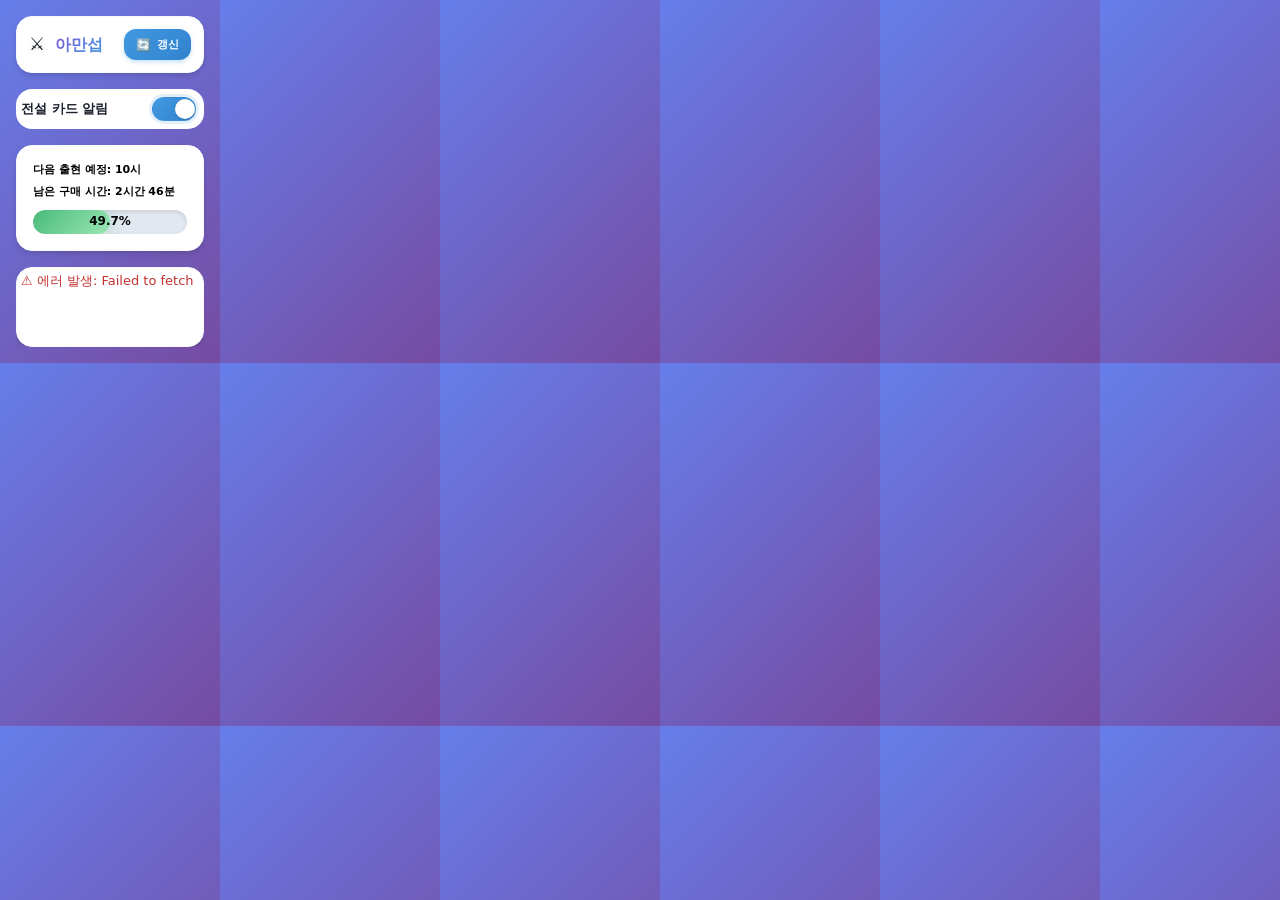
==== popup.html @ 2d4203c3 "알림개선해야함" ====
<!DOCTYPE html>
<html lang="ko">
  <head>
    <meta charset="utf-8" />
    <title>Merchant Watcher</title>
    <link rel="stylesheet" href="./popup.css" />
    <link rel="icon" href="/favicon.ico" />
  </head>
  <body>
    <div class="container">
      <div class="header">
        <div class="header-content">
          <div class="header-icon">⚔️</div>
          <h1 class="header-title">아만섭</h1>
        </div>

        <button id="btnRefresh" class="refresh-btn">
          <span class="refresh-icon">🔄</span>
          <span class="refresh-text">갱신</span>
        </button>
      </div>
      <!-- 전설 카드 알림 토글 -->
      <div class="notify-toggle">
        <label for="toggleNotify">전설 카드 알림</label>
        <input id="toggleNotify" type="checkbox" />
      </div>
      <div class="time-section">
        <div id="currentTime"></div>
      </div>

      <div id="list" class="card-list"></div>
    </div>

    <script src="popup.js"></script>
  </body>
</html>
---- popup.css ----
/* ===== popup.css ===== */
:root {
  --bg: linear-gradient(135deg, #667eea 0%, #764ba2 100%);
  --bg-overlay: rgba(255, 255, 255, 0.95);
  --fg: #1a202c;
  --fg-secondary: #4a5568;
  --muted: #718096;
  --accent: #4299e1;
  --accent-hover: #3182ce;
  --accent-press: #2b77cb;
  --border: #e2e8f0;
  --border-light: #f7fafc;
  --card-bg: #ffffff;
  --card-shadow: 0 4px 6px -1px rgba(0, 0, 0, 0.1),
    0 2px 4px -1px rgba(0, 0, 0, 0.06);
  --card-shadow-hover: 0 10px 15px -3px rgba(0, 0, 0, 0.1),
    0 4px 6px -2px rgba(0, 0, 0, 0.05);
  --success: #48bb78;
  --success-light: #9ae6b4;
  --warning: #ed8936;
  --warning-light: #fbb040;
  --purple: #805ad5;
  --purple-light: #b794f6;
}

* {
  box-sizing: border-box;
}

html,
body {
  width: 220px;
  margin: 0;
  padding: 0;
  background: var(--bg);
  color: var(--fg);
  font: 13px/1.45 system-ui, -apple-system, Segoe UI, Roboto, Noto Sans,
    Apple SD Gothic Neo, "맑은 고딕", sans-serif;
  overflow-x: hidden;
  overflow-y: hidden;
}

body {
  padding: 0;
  position: relative;
}

/* 컨테이너 */
.container {
  padding: 16px;
  position: relative;
  z-index: 1;
}

/* 헤더 */
.header {
  display: flex;
  align-items: center;
  justify-content: space-between;
  margin-bottom: 16px;
  padding: 12px;
  background: var(--card-bg);
  border-radius: 16px;
  box-shadow: var(--card-shadow);
  border: 1px solid var(--border-light);
}
.header-content {
  display: flex;
  align-items: center;
  gap: 10px;
}
.header-icon {
  font-size: 18px;
  filter: drop-shadow(0 2px 4px rgba(0, 0, 0, 0.1));
}
.header-title {
  font-size: 16px;
  font-weight: 700;
  margin: 0;
  background: linear-gradient(135deg, var(--purple), var(--accent));
  -webkit-background-clip: text;
  -webkit-text-fill-color: transparent;
  background-clip: text;
}

/* 갱신 버튼 */
.refresh-btn {
  display: flex;
  align-items: center;
  gap: 6px;
  background: linear-gradient(135deg, var(--accent), var(--accent-hover));
  color: #fff;
  border: none;
  padding: 8px 12px;
  border-radius: 12px;
  font-size: 11px;
  font-weight: 600;
  cursor: pointer;
  transition: all 0.2s ease;
  box-shadow: 0 2px 4px rgba(66, 153, 225, 0.3);
}
.refresh-btn:hover {
  background: linear-gradient(135deg, var(--accent-hover), var(--accent-press));
  box-shadow: 0 4px 8px rgba(66, 153, 225, 0.4);
}
.refresh-btn:active {
  transform: translateY(0);
  box-shadow: 0 2px 4px rgba(66, 153, 225, 0.3);
}
.refresh-btn:disabled {
  opacity: 0.6;
  cursor: not-allowed;
  transform: none;
}
.refresh-icon {
  font-size: 12px;
  animation: rotate 2s linear infinite paused;
}
.refresh-btn.loading .refresh-icon {
  animation-play-state: running;
}
@keyframes rotate {
  from {
    transform: rotate(0);
  }
  to {
    transform: rotate(360deg);
  }
}

/* 시간 섹션 */
.time-section {
  margin-bottom: 16px;
}

/* 현재 시간 / 프로그레스 바 */
#currentTime {
  width: 100%;
  padding: 16px;
  border-radius: 16px;
  background: var(--card-bg);
  border: 1px solid var(--border-light);
  box-shadow: var(--card-shadow);
}
/* 기본 시간 표시 */
.time-display {
  font-size: 18px;
  font-weight: 700;
  text-align: center;
  color: var(--fg);
  text-shadow: 0 1px 2px rgba(0, 0, 0, 0.1);
}

/* 프로그레스 */
.progress-container {
  display: flex;
  flex-direction: column;
  gap: 10px;
}
.progress-info {
  display: flex;
  flex-direction: column;
  align-items: flex-start;
  gap: 6px;
  font-size: 11px;
  font-weight: 600;
}
.time-remaining {
  color: black;
  font-size: 11px;
  border-radius: 8px;
  font-weight: bold;
}

.progress-bar {
  position: relative;
  width: 100%;
  height: 24px;
  background: var(--border);
  border-radius: 12px;
  overflow: hidden;
  box-shadow: inset 0 2px 4px rgba(0, 0, 0, 0.1);
}
.progress-fill {
  height: 100%;
  border-radius: 12px;
  transition: width 0.5s cubic-bezier(0.4, 0, 0.2, 1);
  position: relative;
  overflow: hidden;
}
.progress-active {
  background: linear-gradient(135deg, var(--success), var(--success-light));
  box-shadow: 0 0 16px rgba(72, 187, 120, 0.4);
  position: relative;
}
.progress-active::before,
.progress-waiting::before {
  content: "";
  position: absolute;
  top: 0;
  left: -100%;
  width: 100%;
  height: 100%;
  background: linear-gradient(
    90deg,
    transparent,
    rgba(255, 255, 255, 0.3),
    transparent
  );
  animation: shimmer 2s infinite;
}
.progress-waiting {
  background: linear-gradient(135deg, var(--warning), var(--warning-light));
  box-shadow: 0 0 16px rgba(237, 137, 54, 0.4);
  position: relative;
}
@keyframes shimmer {
  0% {
    left: -100%;
  }
  100% {
    left: 100%;
  }
}
.progress-text {
  position: absolute;
  top: 50%;
  left: 50%;
  transform: translate(-50%, -50%);
  font-size: 12px;
  font-weight: 700;
  color: black;
  z-index: 1;
}

/* 카드 리스트 */
.card-list {
  display: grid;
  gap: 10px;
  overflow-y: auto;
  min-height: 80px;
  scrollbar-width: none;
  -ms-overflow-style: none;
}
.card-list::-webkit-scrollbar {
  width: 0;
  height: 0;
}
.card-list > div {
  padding: 4px !important;
  border: 1px solid var(--border-light) !important;
  border-radius: 16px !important;
  background: var(--card-bg) !important;
  box-shadow: var(--card-shadow) !important;
  transition: all 0.3s cubic-bezier(0.4, 0, 0.2, 1) !important;
  position: relative !important;
  overflow: hidden !important;
  display: flex;
  flex-direction: column;
  align-items: stretch;
}
.card-list > div > div {
  margin-top: 8px !important;
  font-size: 14px !important;
  line-height: 1.5 !important;
  color: var(--fg) !important;
  font-weight: 600 !important;
  display: flex !important;
  flex-direction: column !important;
  gap: 6px !important;
}
.card-list > div > div:first-child {
  margin-top: 0 !important;
}

/* 빈/에러 상태 */
.empty-state {
  text-align: center !important;
  padding: 32px 16px !important;
  color: var(--muted) !important;
  font-size: 14px !important;
  background: var(--card-bg) !important;
  border-radius: 16px !important;
  border: 2px dashed var(--border) !important;
  box-shadow: none !important;
}
.empty-state::before {
  content: "🔍";
  display: block;
  font-size: 32px;
  margin-bottom: 12px;
  opacity: 0.5;
}
.error-state {
  background: linear-gradient(135deg, #fed7d7, #feb2b2) !important;
  border-color: #f56565 !important;
  color: #c53030 !important;
}

/* 애니메이션 */
@keyframes fadeIn {
  from {
    opacity: 0;
    transform: translateY(10px);
  }
  to {
    opacity: 1;
    transform: translateY(0);
  }
}
@keyframes slideIn {
  from {
    opacity: 0;
    transform: translateY(-20px);
  }
  to {
    opacity: 1;
    transform: translateY(0);
  }
}
.container {
  animation: fadeIn 0.4s ease-out;
}
.header,
.notify-toggle {
  animation: slideIn 0.5s ease-out;
}
.time-section {
  animation: fadeIn 0.6s ease-out 0.1s both;
}
.card-list > div {
  animation: fadeIn 0.4s ease-out both;
}
.card-list > div:nth-child(1) {
  animation-delay: 0.1s;
}
.card-list > div:nth-child(2) {
  animation-delay: 0.2s;
}
.card-list > div:nth-child(3) {
  animation-delay: 0.3s;
}
.card-list > div:nth-child(4) {
  animation-delay: 0.4s;
}
.card-list > div:nth-child(5) {
  animation-delay: 0.5s;
}

/* 포커스/유틸 */
.refresh-btn:focus {
  outline: none;
  box-shadow: 0 0 0 3px rgba(66, 153, 225, 0.3);
}
.header-icon,
.refresh-icon {
  user-select: none;
  -webkit-user-select: none;
}
.truncate {
  white-space: nowrap;
  overflow: hidden;
  text-overflow: ellipsis;
}

/* ===== 전설 카드 알림 토글 ===== */
.notify-toggle {
  display: flex;
  align-items: center;
  gap: 8px;
  padding: 5px;
  background: var(--card-bg);
  border-radius: 16px;
  margin-bottom: 16px; /* 제목 옆 살짝 띄움 */
  justify-content: space-between;
}
.notify-toggle label[for="toggleNotify"] {
  font-weight: 600;
  color: var(--fg);
  user-select: none;
}

/* 스위치 */
#toggleNotify {
  appearance: none;
  -webkit-appearance: none;
  width: 44px;
  height: 24px;
  border-radius: 999px;
  position: relative;
  outline: none;
  border: 1px solid var(--border);
  background: #e5e7eb;
  box-shadow: inset 0 1px 2px rgba(0, 0, 0, 0.08);
  cursor: pointer;
  transition: background 0.2s ease, border-color 0.2s ease, box-shadow 0.2s ease;
}
#toggleNotify::after {
  content: "";
  position: absolute;
  top: 50%;
  left: 2px;
  transform: translateY(-50%);
  width: 20px;
  height: 20px;
  border-radius: 50%;
  background: #fff;
  box-shadow: 0 1px 2px rgba(0, 0, 0, 0.15);
  transition: left 0.2s ease;
}
#toggleNotify:checked {
  background: linear-gradient(135deg, var(--accent), var(--accent-hover));
  border-color: transparent;
  box-shadow: 0 0 0 3px rgba(66, 153, 225, 0.15);
}
#toggleNotify:checked::after {
  left: 22px;
}
#toggleNotify:focus-visible {
  box-shadow: 0 0 0 3px rgba(66, 153, 225, 0.35);
}
@media (prefers-reduced-motion: reduce) {
  #toggleNotify,
  #toggleNotify::after {
    transition: none !important;
  }
}

/* ===== 카드 내부: 이름/지역 ===== */
.card-name {
  font-size: 14px;
  font-weight: 800;
  color: var(--fg);
  line-height: 1.35;
  letter-spacing: 0.2px;
  white-space: nowrap;
  overflow: hidden;
  text-overflow: ellipsis;
}

/* 파란 톤 지역 배지 */
.card-region {
  display: inline-flex;
  align-items: center;
  gap: 6px;
  max-width: 100%;
  margin-top: 2px;
  font-size: 12px;
  font-weight: 700;
  color: #fff;
  padding: 4px 10px;
  border-radius: 999px;
  background: linear-gradient(135deg, var(--accent), var(--accent-hover));
  border: 1px solid rgba(255, 255, 255, 0.35);
  box-shadow: 0 2px 6px rgba(49, 130, 206, 0.25);
  white-space: nowrap;
  overflow: hidden;
  text-overflow: ellipsis;
  align-self: flex-end;
}
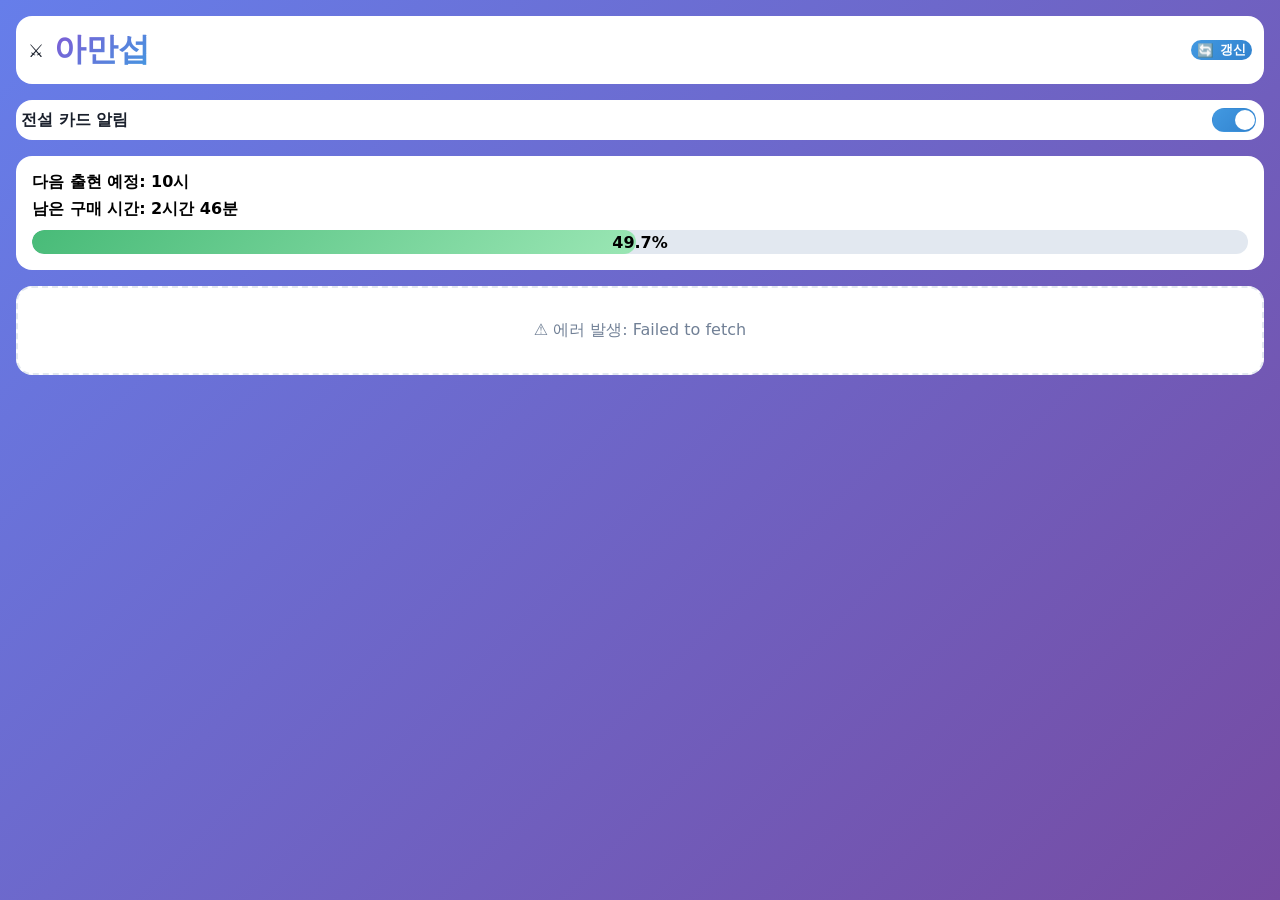
==== commit ef22bc6c: "모바일용 css추가" ====
--- a/popup.html
+++ b/popup.html
@@ -3,6 +3,9 @@
   <head>
     <meta charset="utf-8" />
     <title>Merchant Watcher</title>
+    <!-- 뷰포트 메타 태그 (모바일 반응형 필수) -->
+    <meta name="viewport" content="width=device-width, initial-scale=1.0" />
+    <!-- popup.css 하나만 사용합니다. -->
     <link rel="stylesheet" href="./popup.css" />
     <link rel="icon" href="/favicon.ico" />
   </head>
--- a/popup.css
+++ b/popup.css
@@ -1,58 +1,42 @@
-/* ===== popup.css ===== */
+/* ===== popup.css (최종 수정본) ===== */
+
+/* ------------------------------------ */
+/* 1. 공통 스타일 (모든 화면에 적용)      */
+/* ------------------------------------ */
 :root {
   --bg: linear-gradient(135deg, #667eea 0%, #764ba2 100%);
-  --bg-overlay: rgba(255, 255, 255, 0.95);
   --fg: #1a202c;
-  --fg-secondary: #4a5568;
   --muted: #718096;
   --accent: #4299e1;
   --accent-hover: #3182ce;
-  --accent-press: #2b77cb;
+  --card-bg: #ffffff;
   --border: #e2e8f0;
-  --border-light: #f7fafc;
-  --card-bg: #ffffff;
-  --card-shadow: 0 4px 6px -1px rgba(0, 0, 0, 0.1),
-    0 2px 4px -1px rgba(0, 0, 0, 0.06);
-  --card-shadow-hover: 0 10px 15px -3px rgba(0, 0, 0, 0.1),
-    0 4px 6px -2px rgba(0, 0, 0, 0.05);
   --success: #48bb78;
   --success-light: #9ae6b4;
   --warning: #ed8936;
   --warning-light: #fbb040;
-  --purple: #805ad5;
-  --purple-light: #b794f6;
-}
-
+}
 * {
   box-sizing: border-box;
 }
-
-html,
+html {
+  background: var(--bg);
+  height: 100%;
+}
 body {
-  width: 220px;
-  margin: 0;
+  margin: 0 auto; /* 모바일에서 중앙 정렬 */
   padding: 0;
   background: var(--bg);
   color: var(--fg);
-  font: 13px/1.45 system-ui, -apple-system, Segoe UI, Roboto, Noto Sans,
+  font-family: system-ui, -apple-system, Segoe UI, Roboto, Noto Sans,
     Apple SD Gothic Neo, "맑은 고딕", sans-serif;
   overflow-x: hidden;
-  overflow-y: hidden;
-}
-
-body {
-  padding: 0;
-  position: relative;
-}
-
-/* 컨테이너 */
+  width: 100%; /* 기본 너비를 100%로 설정 (모바일 우선) */
+  min-height: 100%;
+}
 .container {
   padding: 16px;
-  position: relative;
-  z-index: 1;
-}
-
-/* 헤더 */
+}
 .header {
   display: flex;
   align-items: center;
@@ -61,8 +45,6 @@
   padding: 12px;
   background: var(--card-bg);
   border-radius: 16px;
-  box-shadow: var(--card-shadow);
-  border: 1px solid var(--border-light);
 }
 .header-content {
   display: flex;
@@ -71,19 +53,15 @@
 }
 .header-icon {
   font-size: 18px;
-  filter: drop-shadow(0 2px 4px rgba(0, 0, 0, 0.1));
 }
 .header-title {
-  font-size: 16px;
   font-weight: 700;
   margin: 0;
-  background: linear-gradient(135deg, var(--purple), var(--accent));
+  background: linear-gradient(135deg, #805ad5, var(--accent));
   -webkit-background-clip: text;
   -webkit-text-fill-color: transparent;
   background-clip: text;
 }
-
-/* 갱신 버튼 */
 .refresh-btn {
   display: flex;
   align-items: center;
@@ -91,29 +69,11 @@
   background: linear-gradient(135deg, var(--accent), var(--accent-hover));
   color: #fff;
   border: none;
-  padding: 8px 12px;
   border-radius: 12px;
-  font-size: 11px;
   font-weight: 600;
   cursor: pointer;
-  transition: all 0.2s ease;
-  box-shadow: 0 2px 4px rgba(66, 153, 225, 0.3);
-}
-.refresh-btn:hover {
-  background: linear-gradient(135deg, var(--accent-hover), var(--accent-press));
-  box-shadow: 0 4px 8px rgba(66, 153, 225, 0.4);
-}
-.refresh-btn:active {
-  transform: translateY(0);
-  box-shadow: 0 2px 4px rgba(66, 153, 225, 0.3);
-}
-.refresh-btn:disabled {
-  opacity: 0.6;
-  cursor: not-allowed;
-  transform: none;
 }
 .refresh-icon {
-  font-size: 12px;
   animation: rotate 2s linear infinite paused;
 }
 .refresh-btn.loading .refresh-icon {
@@ -127,31 +87,15 @@
     transform: rotate(360deg);
   }
 }
-
-/* 시간 섹션 */
 .time-section {
   margin-bottom: 16px;
 }
-
-/* 현재 시간 / 프로그레스 바 */
 #currentTime {
   width: 100%;
   padding: 16px;
   border-radius: 16px;
   background: var(--card-bg);
-  border: 1px solid var(--border-light);
-  box-shadow: var(--card-shadow);
-}
-/* 기본 시간 표시 */
-.time-display {
-  font-size: 18px;
-  font-weight: 700;
-  text-align: center;
-  color: var(--fg);
-  text-shadow: 0 1px 2px rgba(0, 0, 0, 0.1);
-}
-
-/* 프로그레스 */
+}
 .progress-container {
   display: flex;
   flex-direction: column;
@@ -162,16 +106,12 @@
   flex-direction: column;
   align-items: flex-start;
   gap: 6px;
-  font-size: 11px;
   font-weight: 600;
 }
 .time-remaining {
   color: black;
-  font-size: 11px;
-  border-radius: 8px;
   font-weight: bold;
 }
-
 .progress-bar {
   position: relative;
   width: 100%;
@@ -179,110 +119,45 @@
   background: var(--border);
   border-radius: 12px;
   overflow: hidden;
-  box-shadow: inset 0 2px 4px rgba(0, 0, 0, 0.1);
 }
 .progress-fill {
   height: 100%;
   border-radius: 12px;
-  transition: width 0.5s cubic-bezier(0.4, 0, 0.2, 1);
-  position: relative;
-  overflow: hidden;
+  transition: width 0.5s ease;
 }
 .progress-active {
   background: linear-gradient(135deg, var(--success), var(--success-light));
-  box-shadow: 0 0 16px rgba(72, 187, 120, 0.4);
-  position: relative;
-}
-.progress-active::before,
-.progress-waiting::before {
-  content: "";
-  position: absolute;
-  top: 0;
-  left: -100%;
-  width: 100%;
-  height: 100%;
-  background: linear-gradient(
-    90deg,
-    transparent,
-    rgba(255, 255, 255, 0.3),
-    transparent
-  );
-  animation: shimmer 2s infinite;
 }
 .progress-waiting {
   background: linear-gradient(135deg, var(--warning), var(--warning-light));
-  box-shadow: 0 0 16px rgba(237, 137, 54, 0.4);
-  position: relative;
-}
-@keyframes shimmer {
-  0% {
-    left: -100%;
-  }
-  100% {
-    left: 100%;
-  }
 }
 .progress-text {
   position: absolute;
   top: 50%;
   left: 50%;
   transform: translate(-50%, -50%);
-  font-size: 12px;
   font-weight: 700;
   color: black;
-  z-index: 1;
-}
-
-/* 카드 리스트 */
+}
 .card-list {
   display: grid;
   gap: 10px;
-  overflow-y: auto;
   min-height: 80px;
-  scrollbar-width: none;
-  -ms-overflow-style: none;
-}
-.card-list::-webkit-scrollbar {
-  width: 0;
-  height: 0;
 }
 .card-list > div {
-  padding: 4px !important;
-  border: 1px solid var(--border-light) !important;
-  border-radius: 16px !important;
-  background: var(--card-bg) !important;
-  box-shadow: var(--card-shadow) !important;
-  transition: all 0.3s cubic-bezier(0.4, 0, 0.2, 1) !important;
-  position: relative !important;
-  overflow: hidden !important;
+  background: var(--card-bg);
+  border-radius: 16px;
   display: flex;
   flex-direction: column;
-  align-items: stretch;
-}
-.card-list > div > div {
-  margin-top: 8px !important;
-  font-size: 14px !important;
-  line-height: 1.5 !important;
-  color: var(--fg) !important;
-  font-weight: 600 !important;
-  display: flex !important;
-  flex-direction: column !important;
-  gap: 6px !important;
-}
-.card-list > div > div:first-child {
-  margin-top: 0 !important;
-}
-
-/* 빈/에러 상태 */
-.empty-state {
-  text-align: center !important;
-  padding: 32px 16px !important;
-  color: var(--muted) !important;
-  font-size: 14px !important;
-  background: var(--card-bg) !important;
-  border-radius: 16px !important;
-  border: 2px dashed var(--border) !important;
-  box-shadow: none !important;
+}
+.empty-state,
+.error-state {
+  text-align: center;
+  padding: 32px 16px;
+  color: var(--muted);
+  background: var(--card-bg);
+  border-radius: 16px;
+  border: 2px dashed var(--border);
 }
 .empty-state::before {
   content: "🔍";
@@ -291,96 +166,20 @@
   margin-bottom: 12px;
   opacity: 0.5;
 }
-.error-state {
-  background: linear-gradient(135deg, #fed7d7, #feb2b2) !important;
-  border-color: #f56565 !important;
-  color: #c53030 !important;
-}
-
-/* 애니메이션 */
-@keyframes fadeIn {
-  from {
-    opacity: 0;
-    transform: translateY(10px);
-  }
-  to {
-    opacity: 1;
-    transform: translateY(0);
-  }
-}
-@keyframes slideIn {
-  from {
-    opacity: 0;
-    transform: translateY(-20px);
-  }
-  to {
-    opacity: 1;
-    transform: translateY(0);
-  }
-}
-.container {
-  animation: fadeIn 0.4s ease-out;
-}
-.header,
 .notify-toggle {
-  animation: slideIn 0.5s ease-out;
-}
-.time-section {
-  animation: fadeIn 0.6s ease-out 0.1s both;
-}
-.card-list > div {
-  animation: fadeIn 0.4s ease-out both;
-}
-.card-list > div:nth-child(1) {
-  animation-delay: 0.1s;
-}
-.card-list > div:nth-child(2) {
-  animation-delay: 0.2s;
-}
-.card-list > div:nth-child(3) {
-  animation-delay: 0.3s;
-}
-.card-list > div:nth-child(4) {
-  animation-delay: 0.4s;
-}
-.card-list > div:nth-child(5) {
-  animation-delay: 0.5s;
-}
-
-/* 포커스/유틸 */
-.refresh-btn:focus {
-  outline: none;
-  box-shadow: 0 0 0 3px rgba(66, 153, 225, 0.3);
-}
-.header-icon,
-.refresh-icon {
-  user-select: none;
-  -webkit-user-select: none;
-}
-.truncate {
-  white-space: nowrap;
-  overflow: hidden;
-  text-overflow: ellipsis;
-}
-
-/* ===== 전설 카드 알림 토글 ===== */
-.notify-toggle {
-  display: flex;
-  align-items: center;
+  display: flex;
+  align-items: center;
+  justify-content: space-between;
   gap: 8px;
   padding: 5px;
   background: var(--card-bg);
   border-radius: 16px;
-  margin-bottom: 16px; /* 제목 옆 살짝 띄움 */
-  justify-content: space-between;
-}
-.notify-toggle label[for="toggleNotify"] {
+  margin-bottom: 16px;
+}
+.notify-toggle label {
   font-weight: 600;
-  color: var(--fg);
   user-select: none;
 }
-
-/* 스위치 */
 #toggleNotify {
   appearance: none;
   -webkit-appearance: none;
@@ -388,12 +187,10 @@
   height: 24px;
   border-radius: 999px;
   position: relative;
-  outline: none;
   border: 1px solid var(--border);
   background: #e5e7eb;
-  box-shadow: inset 0 1px 2px rgba(0, 0, 0, 0.08);
   cursor: pointer;
-  transition: background 0.2s ease, border-color 0.2s ease, box-shadow 0.2s ease;
+  transition: all 0.2s ease;
 }
 #toggleNotify::after {
   content: "";
@@ -405,56 +202,156 @@
   height: 20px;
   border-radius: 50%;
   background: #fff;
-  box-shadow: 0 1px 2px rgba(0, 0, 0, 0.15);
   transition: left 0.2s ease;
 }
 #toggleNotify:checked {
   background: linear-gradient(135deg, var(--accent), var(--accent-hover));
   border-color: transparent;
-  box-shadow: 0 0 0 3px rgba(66, 153, 225, 0.15);
 }
 #toggleNotify:checked::after {
   left: 22px;
 }
-#toggleNotify:focus-visible {
-  box-shadow: 0 0 0 3px rgba(66, 153, 225, 0.35);
-}
-@media (prefers-reduced-motion: reduce) {
-  #toggleNotify,
-  #toggleNotify::after {
-    transition: none !important;
-  }
-}
-
-/* ===== 카드 내부: 이름/지역 ===== */
 .card-name {
-  font-size: 14px;
   font-weight: 800;
   color: var(--fg);
-  line-height: 1.35;
-  letter-spacing: 0.2px;
   white-space: nowrap;
   overflow: hidden;
   text-overflow: ellipsis;
 }
-
-/* 파란 톤 지역 배지 */
 .card-region {
   display: inline-flex;
   align-items: center;
   gap: 6px;
   max-width: 100%;
   margin-top: 2px;
-  font-size: 12px;
   font-weight: 700;
   color: #fff;
   padding: 4px 10px;
   border-radius: 999px;
   background: linear-gradient(135deg, var(--accent), var(--accent-hover));
-  border: 1px solid rgba(255, 255, 255, 0.35);
-  box-shadow: 0 2px 6px rgba(49, 130, 206, 0.25);
   white-space: nowrap;
   overflow: hidden;
   text-overflow: ellipsis;
   align-self: flex-end;
 }
+
+/* ------------------------------------------- */
+/* 2. 확장 프로그램 팝업 전용 스타일 (고정 너비) */
+/* ------------------------------------------- */
+body.is-extension {
+  width: 220px; /* 확장 프로그램일 때만 고정 너비 적용 */
+  font-size: 13px;
+  line-height: 1.45;
+}
+body.is-extension .header-title {
+  font-size: 16px;
+}
+body.is-extension .refresh-btn {
+  padding: 8px 12px;
+  font-size: 11px;
+}
+body.is-extension .refresh-icon {
+  font-size: 12px;
+}
+body.is-extension .time-display {
+  font-size: 18px;
+}
+body.is-extension .progress-info,
+body.is-extension .time-remaining {
+  font-size: 11px;
+}
+body.is-extension .progress-text {
+  font-size: 12px;
+}
+body.is-extension .card-list > div {
+  padding: 4px !important;
+}
+body.is-extension .card-list > div > div {
+  margin-top: 8px !important;
+  font-size: 14px !important;
+  line-height: 1.5 !important;
+}
+body.is-extension .card-name {
+  font-size: 14px;
+}
+body.is-extension .card-region {
+  font-size: 12px;
+}
+
+/* ------------------------------------ */
+/* 3. 모바일 화면 스타일 (반응형)        */
+/* ------------------------------------ */
+@media screen and (max-width: 480px) {
+  body:not(.is-extension) {
+    /* 확장 프로그램이 아닐 때만 적용 */
+    max-width: 480px;
+    font-size: 14px;
+    line-height: 1.5;
+  }
+  body:not(.is-extension) .container {
+    padding: 16px;
+  }
+  body:not(.is-extension) .header-icon {
+    font-size: 20px;
+  }
+  body:not(.is-extension) .header-title {
+    font-size: 18px;
+  }
+  body:not(.is-extension) .refresh-btn {
+    font-size: 12px;
+  }
+  body:not(.is-extension) .refresh-icon {
+    font-size: 14px;
+  }
+  body:not(.is-extension) .time-display {
+    font-size: 20px;
+  }
+  body:not(.is-extension) .progress-info,
+  body:not(.is-extension) .time-remaining,
+  body:not(.is-extension) .progress-text {
+    font-size: 12px;
+  }
+  body:not(.is-extension) .notify-toggle label {
+    font-size: 15px;
+  }
+  body:not(.is-extension) .card-list {
+    gap: 12px;
+    min-height: 100px;
+  }
+  body:not(.is-extension) .card-list > div {
+    padding: 12px !important;
+    gap: 8px !important;
+  }
+  body:not(.is-extension) .card-name {
+    font-size: 16px;
+  }
+  body:not(.is-extension) .card-region {
+    font-size: 13px;
+    align-self: flex-start;
+  }
+  body:not(.is-extension) .empty-state {
+    padding: 40px 20px !important;
+    font-size: 15px !important;
+  }
+  body:not(.is-extension) .empty-state::before {
+    font-size: 36px;
+  }
+}
+
+@media screen and (max-width: 320px) {
+  body:not(.is-extension) {
+    font-size: 13px;
+  }
+  body:not(.is-extension) .container {
+    padding: 12px;
+  }
+  body:not(.is-extension) .header-title {
+    font-size: 16px;
+  }
+  body:not(.is-extension) .card-name {
+    font-size: 15px;
+  }
+  body:not(.is-extension) .card-region {
+    font-size: 12px;
+  }
+}
